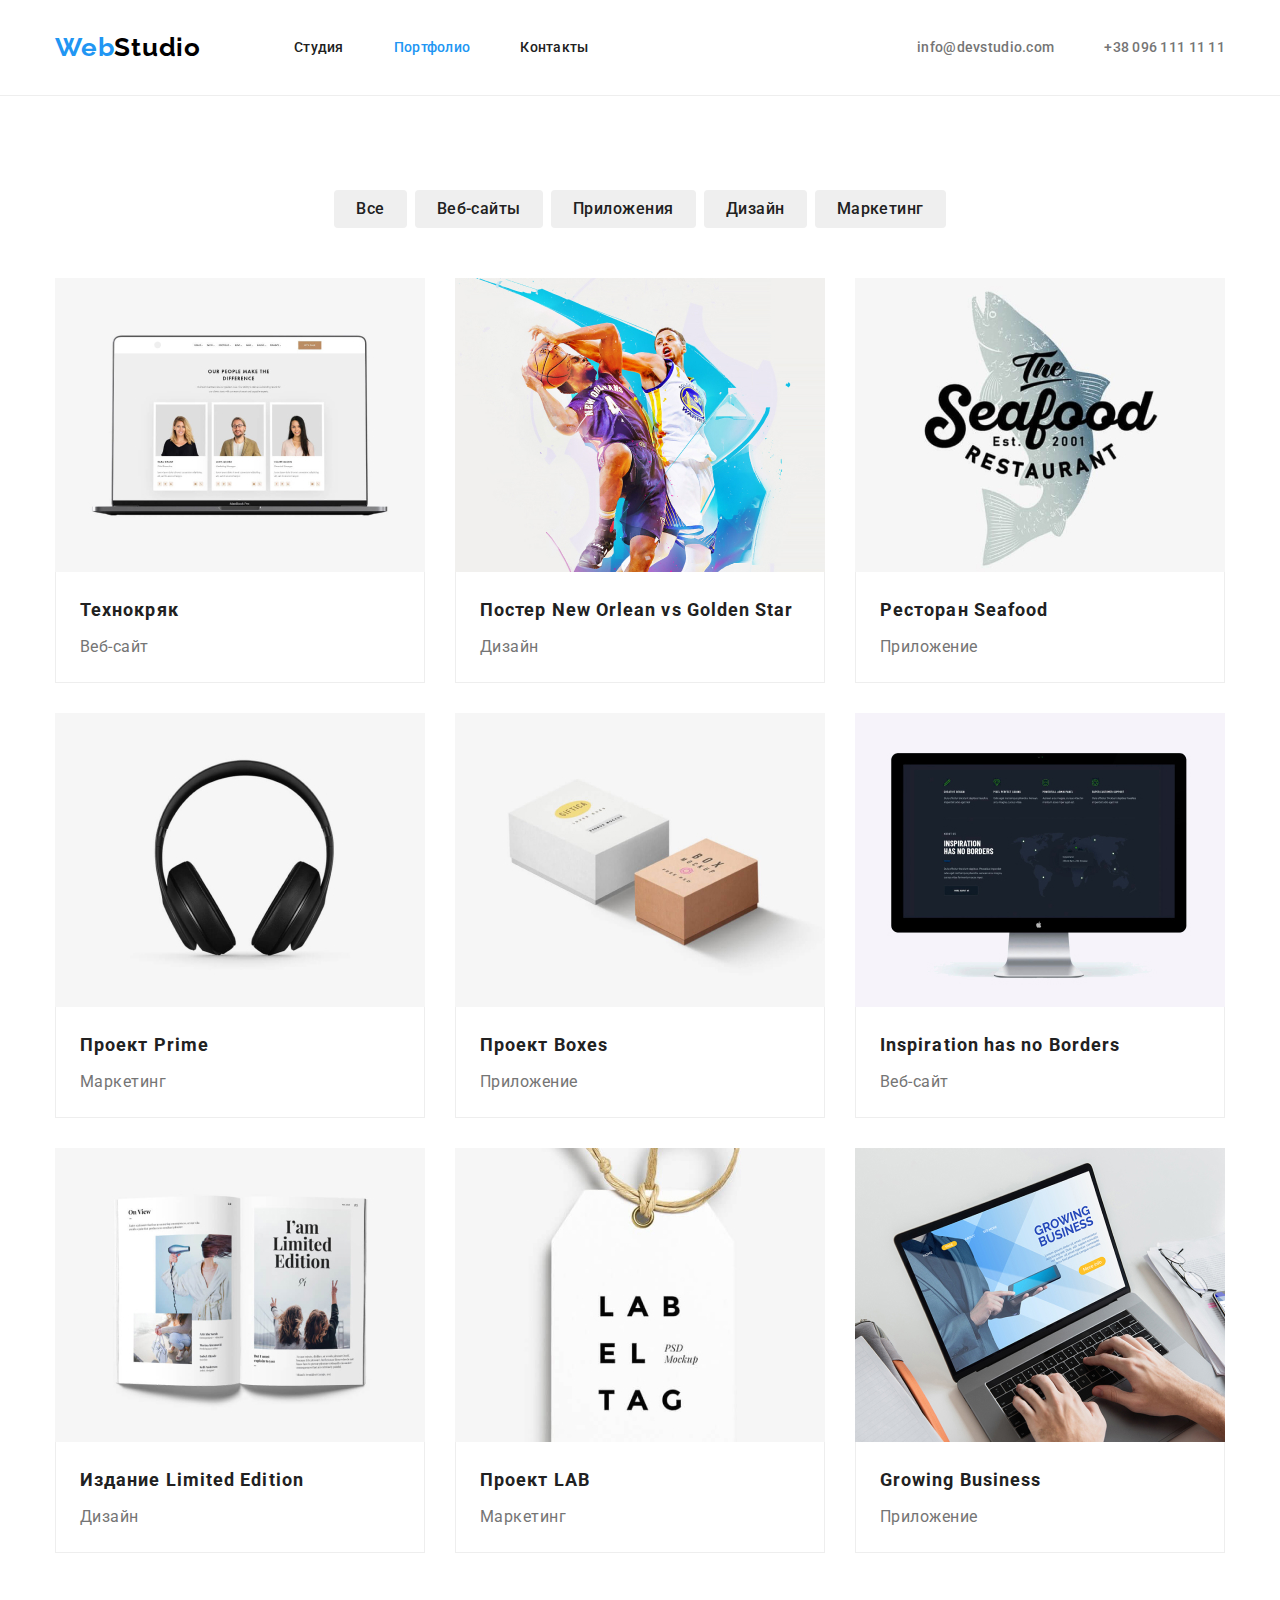
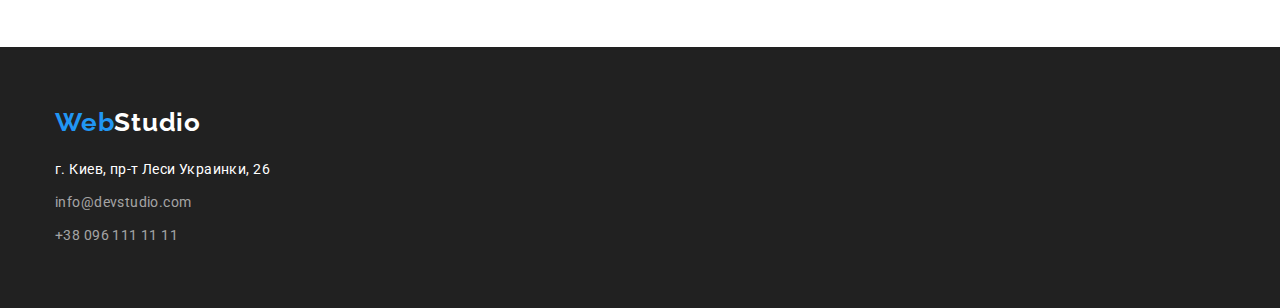
==== portfolio.html @ fa70a5c4 "Начало" ====
<!DOCTYPE html>
<html lang="ru">
<head>
    <meta charset="UTF-8">
    <meta name="viewport" content="width=device-width, initial-scale=1.0">
    <title>Portfolio</title>
    <link rel="stylesheet" href="https://cdnjs.cloudflare.com/ajax/libs/modern-normalize/1.0.0/modern-normalize.min.css">
    <link rel="preconnect" href="https://fonts.gstatic.com">
    <link href="https://fonts.googleapis.com/css2?family=Raleway:wght@700&family=Roboto:wght@400;500;700;900&display=swap"
        rel="stylesheet">
    <link rel="stylesheet" href="./css/styles.css">
</head>
<body>
    <header class="header">
        <div class="contener">
            <nav class="navigation">
                <a class="logo" href="./index.html" lang="en"><span class="logo-first">Web</span>Studio </a>
                <ul class="navigation-list">
                    <li class="navigation-list-item">
                        <a class="navigation-list-link" href="./index.html">Студия</a>
                    </li>
                    <li class="navigation-list-item">
                        <a class="navigation-list-link current" href="#">Портфолио</a>
                    </li>
                    <li class="navigation-list-item">
                        <a class="navigation-list-link" href="#">Контакты</a>
                    </li>
                </ul>
            </nav>
            <address class="address">
                <ul class="address-list">
                    <li class="address-list-item">
                        <a class="address-list-link" href="mailto:info@devstudio.com">info@devstudio.com</a>
                    </li>
                    <li class="address-list-item">
                        <a class="address-list-link" href="tel:+380961111111">+38 096 111 11 11</a>
                    </li>
                </ul>
            </address>
        </div>
    </header>
        
    <main class="main">
    <!--WORKS-->
        <section class="works">
            <div class="contener">
                <h1 class="visually-hidden">Примеры работ</h1>
                <ul class="works-button-list">
                        <li class="works-button-list-item">
                            <button class="works-button-list-btn" type="button">Все</button>
                        </li>
                        <li class="works-button-list-item">
                            <button class="works-button-list-btn" type="button">Веб-сайты</button>
                        </li>
                        <li class="works-button-list-item">
                            <button class="works-button-list-btn" type="button">Приложения</button>
                        </li>
                        <li class="works-button-list-item">
                            <button class="works-button-list-btn" type="button">Дизайн</button>
                        </li>
                        <li class="works-button-list-item">
                            <button class="works-button-list-btn" type="button">Маркетинг</button>
                        </li>
                </ul>
                <ul class="example-list">
                        <li class="example-list-item">
                            <a href="#">
                                <img class="example-list-img" src="./images/jpg/project-1.jpg" alt="1 проект" width="370" height="294">
                                <div class="example-list-information">
                                    <h2 class="example-list-title">
                                        Технокряк
                                    </h2>
                                    <p class="example-list-text">
                                        Веб-сайт
                                    </p>
                                </div>
                            </a>
                        </li>
                        <li class="example-list-item">
                            <a href="#">
                                <img class="example-list-img" src="./images/jpg/project-2.jpg" alt="2 проект" width="370" height="294">
                                <div class="example-list-information">
                                    <h2 class="example-list-title">
                                        Постер New Orlean vs Golden Star
                                    </h2>
                                    <p class="example-list-text">
                                        Дизайн
                                    </p>
                                </div>
                            
                            </a>
                        </li>
                        <li class="example-list-item">
                            <a href="#">
                                <img class="example-list-img" src="./images/jpg/project-3.jpg" alt="3 проект" width="370" height="294">
                                <div class="example-list-information">
                                    <h2 class="example-list-title">
                                        Ресторан Seafood
                                    </h2>
                                    <p class="example-list-text">
                                        Приложение
                                    </p>
                                </div>
                            </a>
                        </li>
                        <li class="example-list-item">
                            <a href="#">
                                <img class="example-list-img" src="./images/jpg/project-4.jpg" alt="4 проект" width="370" height="294">
                                <div class="example-list-information">
                                    <h2 class="example-list-title">
                                        Проект Prime
                                    </h2>
                                    <p class="example-list-text">
                                        Маркетинг
                                    </p>
                                </div>
                            </a>
                        </li>
                        <li class="example-list-item">
                            <a href="#">
                                <img class="example-list-img" src="./images/jpg/project-5.jpg" alt="5 проект" width="370" height="294">
                                <div class="example-list-information">
                                    <h2 class="example-list-title">
                                        Проект Boxes
                                    </h2>
                                    <p class="example-list-text">
                                        Приложение
                                    </p>
                                </div>
                            </a>
                        </li>
                        <li class="example-list-item">
                            <a href="#">
                                <img class="example-list-img" src="./images/jpg/project-6.jpg" alt="6 проект" width="370" height="294">
                                <div class="example-list-information">
                                    <h2 class="example-list-title">
                                        Inspiration has no Borders
                                    </h2>
                                    <p class="example-list-text">
                                        Веб-сайт
                                    </p>
                                </div>
                            </a>
                        </li>
                        <li class="example-list-item">
                            <a href="#">
                                <img class="example-list-img" src="./images/jpg/project-7.jpg" alt="7 проект" width="370" height="294">
                                <div class="example-list-information">
                                    <h2 class="example-list-title">
                                        Издание Limited Edition
                                    </h2>
                                    <p class="example-list-text">
                                        Дизайн
                                    </p>
                                </div>
                            </a>
                        </li>
                        <li class="example-list-item">
                            <a href="#">
                                <img class="example-list-img" src="./images/jpg/project-8.jpg" alt="8 проект" width="370" height="294">
                                <div class="example-list-information">
                                    <h2 class="example-list-title">
                                        Проект LAB
                                    </h2>
                                    <p class="example-list-text">
                                        Маркетинг
                                    </p>
                                </div>
                            </a>
                        </li>
                        <li class="example-list-item">
                            <a href="#">
                                <img class="example-list-img" src="./images/jpg/project-9.jpg" alt="9 проект" width="370" height="294">
                                <div class="example-list-information">
                                    <h2 class="example-list-title">
                                        Growing Business
                                    </h2>
                                    <p class="example-list-text">
                                        Приложение
                                    </p>
                                </div>
                            </a>
                        </li>
                </ul>
            </div>
        
            
        </section>
    </main>

    <footer class="footer">
        <!--CONTACT INFORMATION-->
        <div class="contener">
            <h2 class="visually-hidden">Контакты</h2>
            <a class="logo" href="#" lang="en"><span class="logo-first">Web</span>Studio </a>
            <address class="contact">
                <ul class="contact-list">
                    <li class="contact-list-item">
                        <a class="contact-list-city" href="https://goo.gl/maps/mL1RKWru3X3cFEzS8" target="_blank"
                            rel="noopener noroferrer"> г. Киев,
                            пр-т Леси Украинки, 26 </a>
                    </li>
                    <li class="contact-list-item">
                        <a class="contact-list-link" href="mailto:info@devstudio.com">info@devstudio.com</a>
                    </li>
                    <li class="contact-list-item">
                        <a class="contact-list-link" href="tel:+380961111111">+38 096 111 11 11</a>
                    </li>
                </ul>
            </address>
        </div>
    </footer>
</body>
</html>
---- css/styles.css ----
/*===============ROOT============
цвет заголовков текста  #212121;
цвет текста #757575;
цвет акцента #2196F3;
белый цвет # FFFFFF
*/
:root {
  --title-text-color: #212121;
  --text-color: #757575;
  --accent-color: #2196f3;
  --white-color: #ffffff;
  --main-font: "Roboto", sans-serif;
}

h1,
h2,
h3,
h4,
h5,
h6 {
  margin: 0;
}

p {
  margin: 0;
}

body {
  font-family: var(--main-font);
}

ul,
ol {
  list-style: none;
  margin: 0;
  padding: 0;
}

a {
  text-decoration: none;
}

.address,
.contact {
  font-style: normal;
}

img {
  display: block;
}

.contener {
  width: 1200px;
  padding: 0 15px;
  margin: 0 auto;
}

.visually-hidden {
  position: absolute;
  width: 1px;
  height: 1px;
  margin: -1px;
  border: 0;
  padding: 0;

  white-space: nowrap;
  clip-path: inset(100%);
  clip: rect(0 0 0 0);
  overflow: hidden;
}

/*===============COMPONENTS============*/
.logo {
  font-family: Raleway, sans-serif;
  font-weight: 700;
  font-size: 26px;
  line-height: 1.192;
  letter-spacing: 0.03em;
}

/*===============END COMPONENTS============*/

/*===============HEADER============*/
.header {
  padding-top: 32px;
  padding-bottom: 32px;
  border-bottom: 1px solid #eeeeee;
}

.header .contener {
  display: flex;
  align-items: center;
}

.navigation {
  display: flex;
}

.header .logo {
  margin-right: 93px;
  color: #000000;
}

.logo-first {
  color: var(--accent-color);
}

.navigation-list {
  display: flex;
  align-items: center;
}

.navigation-list-item:not(:last-child) {
  margin-right: 50px;
}

.navigation-list-link {
  font-weight: 500;
  font-size: 14px;
  line-height: 1.143;
  letter-spacing: 0.02em;
  color: var(--title-text-color);
}

.navigation-list-link:hover,
.navigation-list-link:focus {
  color: var(--accent-color);
}

.current {
  color: var(--accent-color);
}

.address {
  margin-left: auto;
}
.address-list {
  display: flex;
}

.address-list-item:not(:last-child) {
  margin-right: 50px;
}

.address-list-link {
  font-weight: 500;
  font-size: 14px;
  line-height: 1.143;
  letter-spacing: 0.02em;
  color: var(--text-color);
}

.address-list-link:hover,
.address-list-link:focus {
  color: var(--accent-color);
}
/*===============END HEADER============*/

/*===============HERO============*/
.hero {
  background-color: var(--title-text-color);
}

.hero .contener {
  padding-top: 200px;
  padding-bottom: 200px;
}

.hero-title {
  display: flex;
  max-width: 696px;
  margin: 0 auto 30px;

  font-weight: 900;
  font-size: 44px;
  line-height: 1.364;
  text-align: center;
  letter-spacing: 0.06em;
  text-transform: uppercase;
  color: var(--white-color);
}

.hero-button {
  min-width: 200px;
  height: 50px;
  margin: 0 auto;
  border-radius: 4px;
  border: none;
  cursor: pointer;
  padding: 10px 32px;

  font-weight: 700;
  font-size: 16px;
  line-height: 1.875;
  display: flex;
  align-items: center;
  text-align: center;
  letter-spacing: 0.06em;
  color: var(--white-color);
  background-color: var(--accent-color);
  font-family: var(--main-font);
}
/*===============END HERO============*/

/*===============ADVANTAGES============*/
.advanteges .contener {
  padding-top: 94px;
  padding-bottom: 94px;
}

.advantages-list {
  display: flex;
}

.advantages-list-item {
  width: 270px;
  min-height: 101px;
}

.advantages-list-item:not(:last-child) {
  margin-right: 30px;
}

.advantages-list-item-title {
  margin-bottom: 10px;

  font-weight: 700;
  font-size: 14px;
  line-height: 1.143;
  letter-spacing: 0.03em;
  text-transform: uppercase;
  color: var(--title-text-color);
}

.advantages-list-item-text {
  min-height: 75px;

  font-weight: 400;
  font-size: 14px;
  line-height: 1.714;
  letter-spacing: 0.03em;
  color: var(--text-color);
}
/*===============END ADVANTAGES============*/

/*===============ACTIVITIES============*/
.activities .contener {
  padding-bottom: 94px;
}

.activities-list {
  display: flex;
}

.activities-list-item:not(:last-child) {
  margin-right: 30px;
}

.activities-title {
  margin-bottom: 50px;

  font-weight: 700;
  font-size: 36px;
  line-height: 1.667;
  text-align: center;
  letter-spacing: 0.03em;
  color: var(--title-text-color);
}
/*===============END ACTIVITIES============*/

/*===============OUR TEAM============*/
.team {
  background-color: #f5f4fa;
}
.team .contener {
  padding-top: 94px;
  padding-bottom: 94px;
}

.team-list {
  display: flex;
}

.team-list-item:not(:last-child) {
  margin-right: 30px;
}

.team {
  margin-bottom: 50px;

  font-weight: 700;
  font-size: 36px;
  line-height: 1.667;
  text-align: center;
  letter-spacing: 0.03em;
  color: var(--title-text-color);
}

.team-list-about {
  padding-top: 30px;
  padding-bottom: 30px;
  background-color: #ffffff;
}

.team-list-name {
  margin-bottom: 10px;

  font-weight: 500;
  font-size: 16px;
  line-height: 1.876;
  text-align: center;
  letter-spacing: 0.03em;
  color: var(--title-text-color);
}

.team-list-profession {
  font-weight: 400;
  font-size: 16px;
  line-height: 19px;
  text-align: center;
  letter-spacing: 0.03em;
  color: var(--text-color);
}
/*===============END OUR TEAM============*/

/*===============FOOTER============*/
.footer {
  background-color: var(--title-text-color);
}
.footer .contener {
  padding-top: 60px;
  padding-bottom: 60px;
}

.footer .logo {
  display: inline-block;
  margin-bottom: 20px;
  color: var(--white-color);
}

.contact-list-item:not(:last-child) {
  margin-bottom: 9px;
}

.contact-list-city {
  font-weight: 400;
  font-size: 14px;
  line-height: 1.714;
  letter-spacing: 0.03em;
  color: var(--white-color);
}

.contact-list-link {
  font-weight: 400;
  font-size: 14px;
  line-height: 1.714;
  letter-spacing: 0.03em;
  color: rgba(255, 255, 255, 0.6);
  background-color: var(--title-text-color);
}
/*===============END FOOTER============*/

/*===============PORTFOLIO============*/
.works .contener {
  padding-top: 94px;
  padding-bottom: 94px;
}

.works-button-list {
  display: flex;
  justify-content: center;
  margin-bottom: 50px;
}

.works-button-list-item:not(:last-child) {
  margin-right: 8px;
}

.works-button-list-btn {
  border: none;
  padding: 6px 22px;
  font-weight: 500;
  border-radius: 4px;

  font-size: 16px;
  line-height: 1.625;
  text-align: center;
  letter-spacing: 0.03em;
  color: var(--title-text-color);
  font-family: var(--main-font);
}

.works-button-list-btn:hover,
.works-button-list-btn:focus {
  color: var(--white-color);
  background-color: var(--accent-color);
}

.example-list {
  display: flex;
  flex-wrap: wrap;
}

.example-list-item:not(:nth-child(3n)) {
  margin-right: 30px;
}

.example-list-item:not(:nth-last-child(-n + 3)) {
  margin-bottom: 30px;
}

.example-list-information {
  padding: 20px 24px;
  border-right: 1px solid #eeeeee;
  border-bottom: 1px solid #eeeeee;
  border-left: 1px solid #eeeeee;
}
.example-list-title {
  margin-bottom: 4px;

  font-weight: 700;
  font-size: 18px;
  line-height: 2;
  letter-spacing: 0.06em;
  color: var(--title-text-color);
}

.example-list-text {
  font-weight: normal;
  font-size: 16px;
  line-height: 30px;
  letter-spacing: 0.03em;
  color: var(--text-color);
}
/*===============END PORTFOLIO============*/
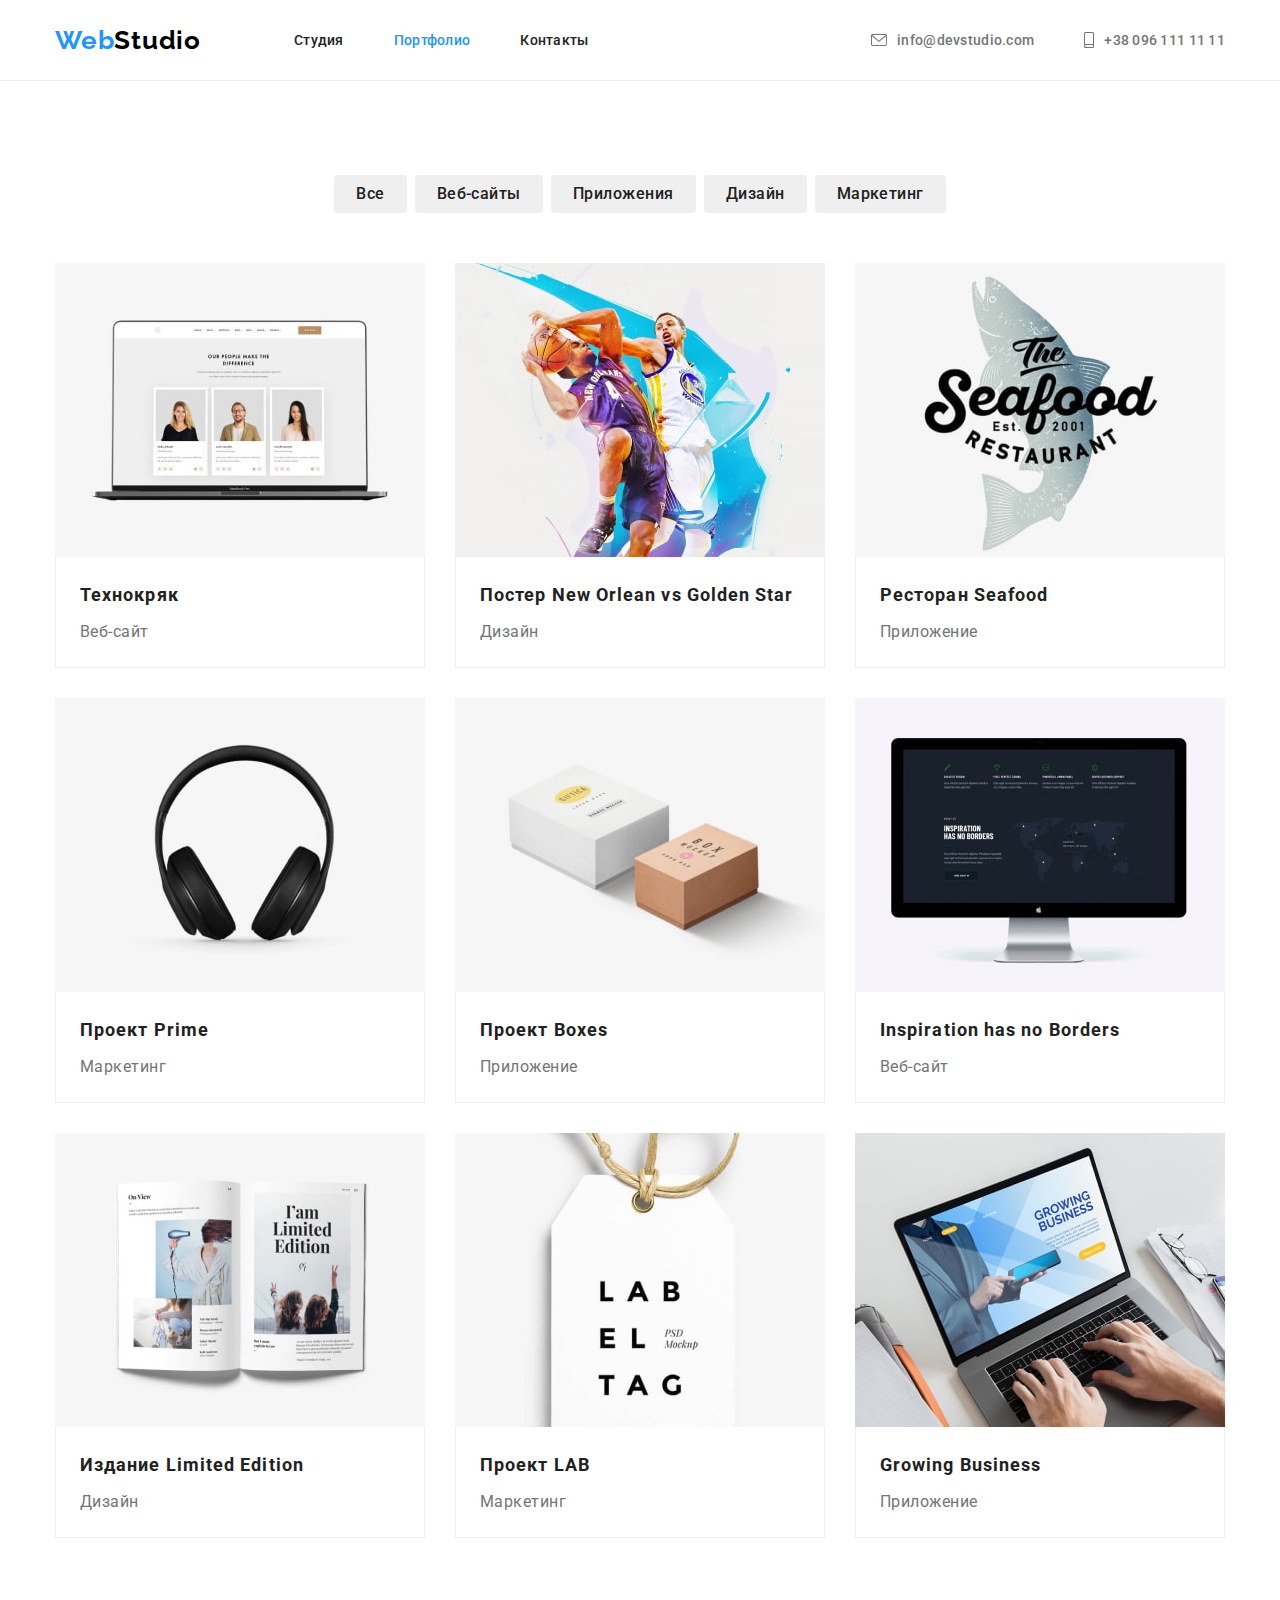
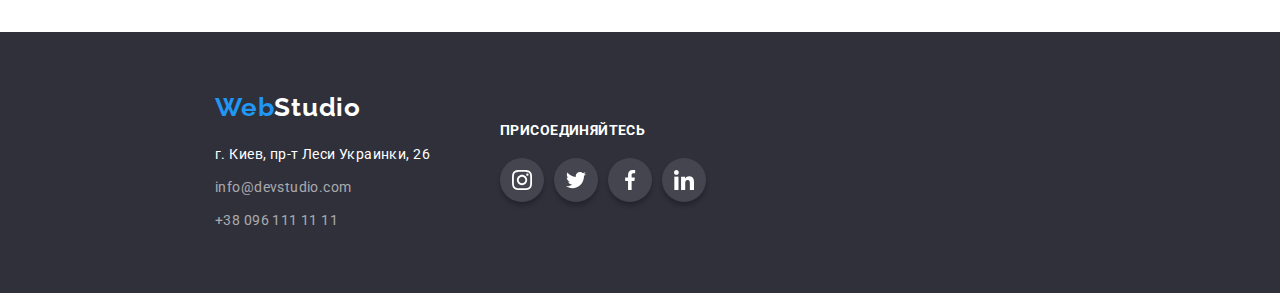
==== commit 18bd69a9: "Основная часть работы" ====
--- a/portfolio.html
+++ b/portfolio.html
@@ -30,10 +30,21 @@
             <address class="address">
                 <ul class="address-list">
                     <li class="address-list-item">
-                        <a class="address-list-link" href="mailto:info@devstudio.com">info@devstudio.com</a>
+                        <a class="address-list-link" href="mailto:info@devstudio.com">
+                            <svg width="16px" height="12px" class="address-list-mail-icon">
+                                <use href="./images/sprite.svg#envelope">
+                                </use>
+                            </svg>
+                            info@devstudio.com
+                        </a>
                     </li>
                     <li class="address-list-item">
-                        <a class="address-list-link" href="tel:+380961111111">+38 096 111 11 11</a>
+                        <a class="address-list-link" href="tel:+380961111111">
+                            <svg width="10px" height="16px" class="address-list-mail-icon">
+                                <use href="./images/sprite.svg#smartphone">
+                                </use>
+                            </svg>
+                            +38 096 111 11 11</a>
                     </li>
                 </ul>
             </address>
@@ -188,11 +199,12 @@
         </section>
     </main>
 
-    <footer class="footer">
-        <!--CONTACT INFORMATION-->
-        <div class="contener">
+<footer class="footer">
+    <!--CONTACT INFORMATION-->
+    <div class="contener">
+        <div class="footer-left-side">
             <h2 class="visually-hidden">Контакты</h2>
-            <a class="logo" href="#" lang="en"><span class="logo-first">Web</span>Studio </a>
+            <a class="logo" href="./index.html" lang="en"><span class="logo-first">Web</span>Studio </a>
             <address class="contact">
                 <ul class="contact-list">
                     <li class="contact-list-item">
@@ -209,6 +221,47 @@
                 </ul>
             </address>
         </div>
-    </footer>
+        <div class="footer-right-side">
+            <p>Присоединяйтесь</p>
+            <ul class="social-list">
+                <li class="social-list-item">
+                    <a class="social-list-link" href="">
+                        <svg class="social-list-icon">
+                            <use href="./images/sprite.svg#instagram">
+                            </use>
+                        </svg>
+                    </a>
+                </li>
+                <li class="social-list-item">
+                    <a class="social-list-link" href="">
+                        <svg class="social-list-icon">
+                            <use href="./images/sprite.svg#twitter">
+                            </use>
+                        </svg>
+                    </a>
+                </li>
+                <li class="social-list-item">
+                    <a class="social-list-link" href="">
+                        <svg class="social-list-icon">
+                            <use href="./images/sprite.svg#facebook">
+                            </use>
+                        </svg>
+                    </a>
+                </li>
+                <li class="social-list-item">
+                    <a class="social-list-link" href="">
+                        <svg class="social-list-icon">
+                            <use href="./images/sprite.svg#linkedin">
+                            </use>
+                        </svg>
+                    </a>
+                </li>
+            </ul>
+
+
+        </div>
+
+    </div>
+</footer>
 </body>
 </html>--- a/css/styles.css
+++ b/css/styles.css
@@ -9,6 +9,7 @@
   --text-color: #757575;
   --accent-color: #2196f3;
   --white-color: #ffffff;
+  --social-link: #afb1b8;
   --main-font: "Roboto", sans-serif;
 }
 
@@ -62,7 +63,6 @@
   margin: -1px;
   border: 0;
   padding: 0;
-
   white-space: nowrap;
   clip-path: inset(100%);
   clip: rect(0 0 0 0);
@@ -82,14 +82,15 @@
 
 /*===============HEADER============*/
 .header {
-  padding-top: 32px;
-  padding-bottom: 32px;
+  /*padding-top: 32px;
+  padding-bottom: 32px;*/
   border-bottom: 1px solid #eeeeee;
 }
 
 .header .contener {
   display: flex;
   align-items: center;
+  height: 80px;
 }
 
 .navigation {
@@ -134,6 +135,7 @@
 .address {
   margin-left: auto;
 }
+
 .address-list {
   display: flex;
 }
@@ -142,7 +144,17 @@
   margin-right: 50px;
 }
 
+.address-list-mail-icon {
+  margin-right: 10px;
+
+  fill: var(--text-color);
+}
+
 .address-list-link {
+  display: flex;
+  align-items: center;
+  height: 40px;
+
   font-weight: 500;
   font-size: 14px;
   line-height: 1.143;
@@ -154,11 +166,29 @@
 .address-list-link:focus {
   color: var(--accent-color);
 }
+
+.address-list-link:hover .address-list-mail-icon,
+.address-list-link:focus .address-list-mail-icon {
+  fill: var(--accent-color);
+}
+
+.address-list-mail-icon:hover,
+.address-list-mail-icon:focus {
+  fill: var(--accent-color);
+}
 /*===============END HEADER============*/
 
 /*===============HERO============*/
 .hero {
+  max-width: 1600px;
+  margin: auto;
   background-color: var(--title-text-color);
+  background-image: linear-gradient(
+      rgba(47, 48, 58, 0.4),
+      rgba(47, 48, 58, 0.4)
+    ),
+    url("../images/jpg/fon-hero.jpg");
+  background-repeat: no-repeat;
 }
 
 .hero .contener {
@@ -270,6 +300,8 @@
 
 /*===============OUR TEAM============*/
 .team {
+  width: 1600px;
+  margin: auto;
   background-color: #f5f4fa;
 }
 .team .contener {
@@ -285,7 +317,7 @@
   margin-right: 30px;
 }
 
-.team {
+.team-title {
   margin-bottom: 50px;
 
   font-weight: 700;
@@ -296,9 +328,15 @@
   color: var(--title-text-color);
 }
 
+.team-list-item {
+  box-shadow: 0px 1px 3px rgba(0, 0, 0, 0.12), 0px 1px 1px rgba(0, 0, 0, 0.14),
+    0px 2px 1px rgba(0, 0, 0, 0.2);
+  border-radius: 0px 0px 4px 4px;
+}
+
 .team-list-about {
-  padding-top: 30px;
-  padding-bottom: 30px;
+  padding: 30px 32px;
+
   background-color: #ffffff;
 }
 
@@ -314,6 +352,8 @@
 }
 
 .team-list-profession {
+  margin-bottom: 16px;
+
   font-weight: 400;
   font-size: 16px;
   line-height: 19px;
@@ -321,15 +361,109 @@
   letter-spacing: 0.03em;
   color: var(--text-color);
 }
+
+.social-list {
+  display: flex;
+  justify-content: space-between;
+  align-items: center;
+}
+
+.social-list-link {
+  display: flex;
+  justify-content: center;
+  align-items: center;
+  width: 44px;
+  height: 44px;
+  border-radius: 50%;
+  background-color: #fff;
+}
+
+.social-list-link:hover,
+.social-list-link:focus {
+  background-color: var(--accent-color);
+}
+
+.social-list-link:hover .social-list-icon {
+  fill: var(--white-color);
+}
+
+.social-list-icon {
+  width: 20px;
+  height: 20px;
+  fill: var(--social-link);
+}
 /*===============END OUR TEAM============*/
+
+/*===============CLIENTS============*/
+.clients .contener {
+  padding-top: 94px;
+  padding-bottom: 94px;
+}
+
+.clients-title {
+  margin-bottom: 50px;
+
+  font-weight: 700;
+  font-size: 36px;
+  line-height: 1.667;
+  text-align: center;
+  letter-spacing: 0.03em;
+  color: var(--title-text-color);
+}
+
+.clients-list {
+  display: flex;
+  justify-content: space-between;
+}
+
+.clients-list-link {
+  display: flex;
+  justify-content: center;
+  align-items: center;
+
+  width: 170px;
+  height: 90px;
+  border: 1px solid #afb1b8;
+  border-radius: 4px;
+}
+
+.clients-list-link:hover,
+.clients-list-link:focus {
+  border-color: var(--accent-color);
+}
+
+.clients-list-link:hover .client-list-icon,
+.clients-list-link:focus .client-list-icon {
+  fill: var(--accent-color);
+}
+
+.client-list-icon {
+  fill: #afb1b8;
+}
+
+/*===============END CLIENTS============*/
 
 /*===============FOOTER============*/
 .footer {
-  background-color: var(--title-text-color);
+  width: 1600px;
+  margin: auto;
+  background-color: #2f303a;
 }
 .footer .contener {
+  display: flex;
+  align-items: center;
   padding-top: 60px;
   padding-bottom: 60px;
+}
+
+.footer-left-side {
+  max-width: 231px;
+  margin-right: 70px;
+}
+
+.footer-right-side {
+  min-width: 206px;
+  height: 80px;
 }
 
 .footer .logo {
@@ -356,8 +490,31 @@
   line-height: 1.714;
   letter-spacing: 0.03em;
   color: rgba(255, 255, 255, 0.6);
-  background-color: var(--title-text-color);
-}
+}
+
+.footer-right-side > p {
+  margin-bottom: 20px;
+
+  font-weight: 700;
+  font-size: 14px;
+  line-height: 1.143;
+  letter-spacing: 0.03em;
+  text-transform: uppercase;
+  color: var(--white-color);
+}
+.footer-right-side .social-list-link {
+  background: rgba(255, 255, 255, 0.1);
+  box-shadow: 0px 4px 4px rgba(0, 0, 0, 0.25);
+}
+
+.footer-right-side .social-list-link:hover {
+  background: var(--accent-color);
+}
+
+.footer-right-side .social-list-icon {
+  fill: var(--white-color);
+}
+
 /*===============END FOOTER============*/
 
 /*===============PORTFOLIO============*/
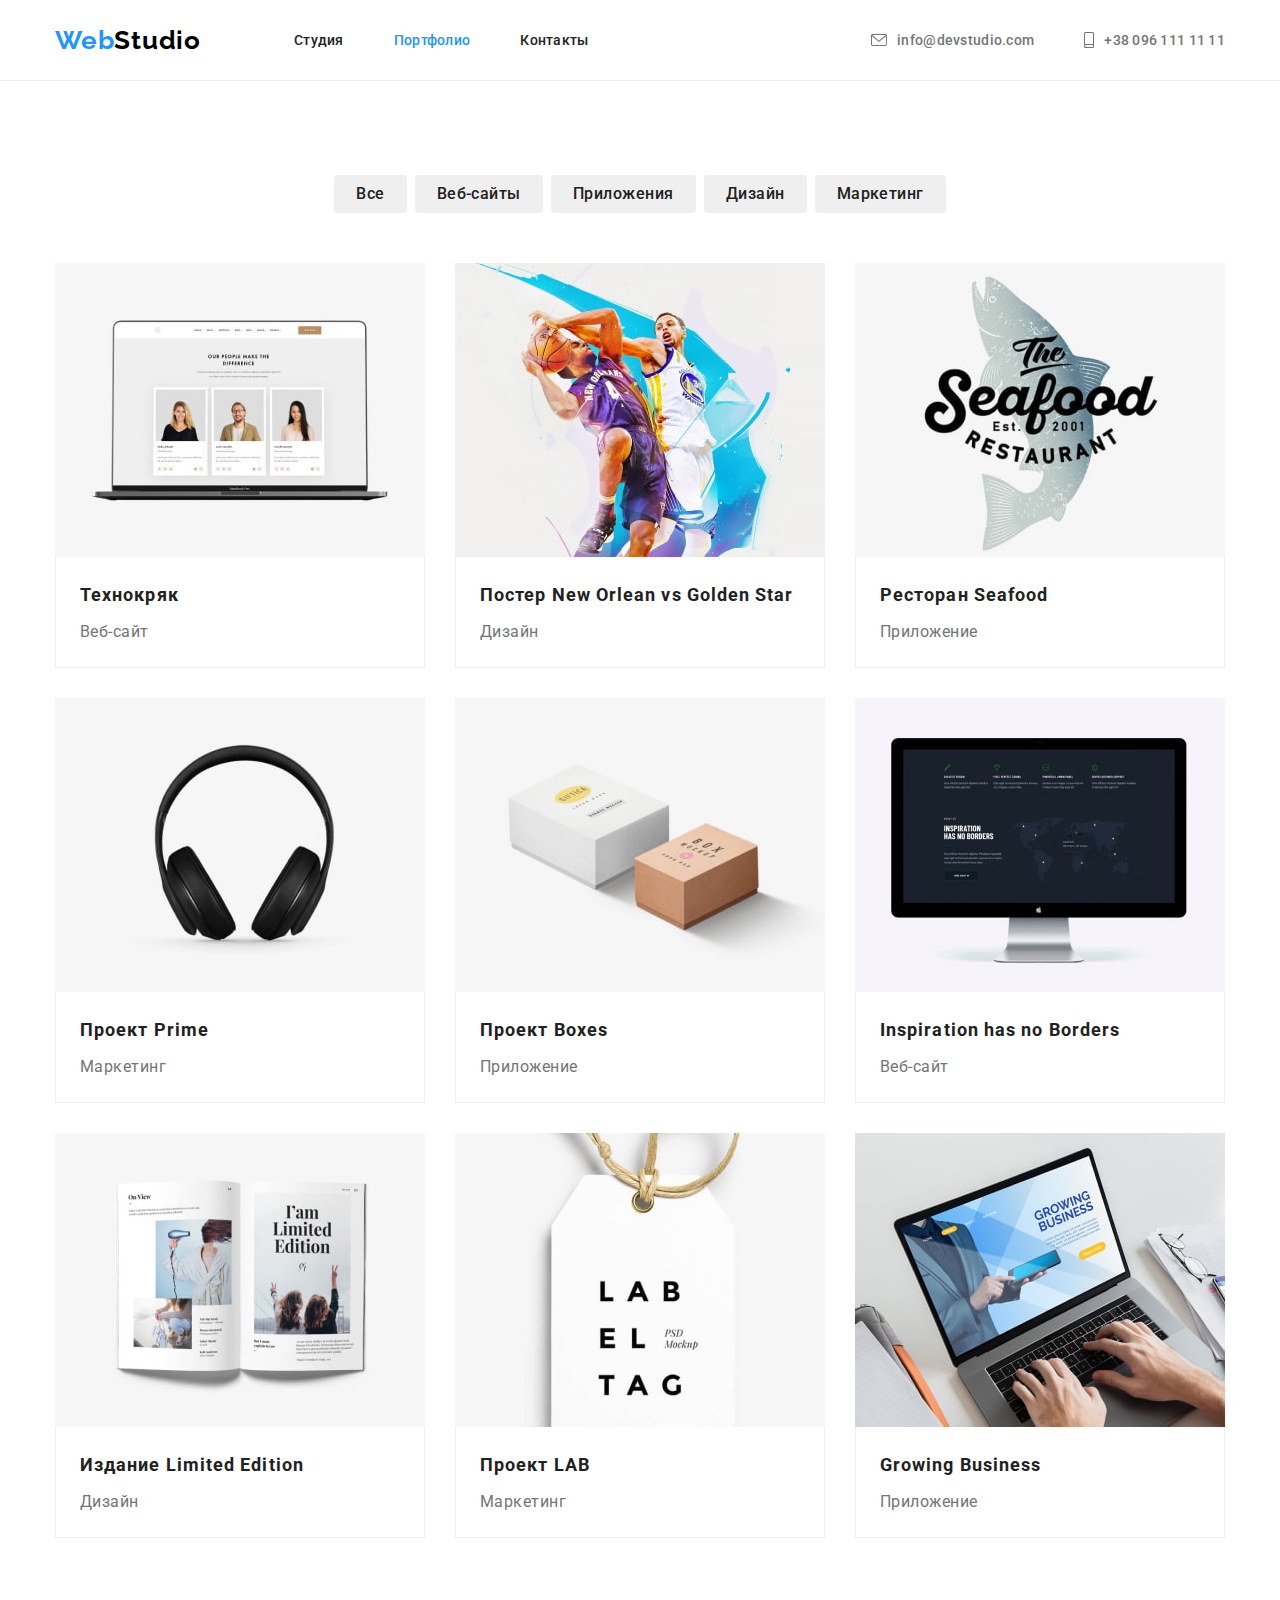
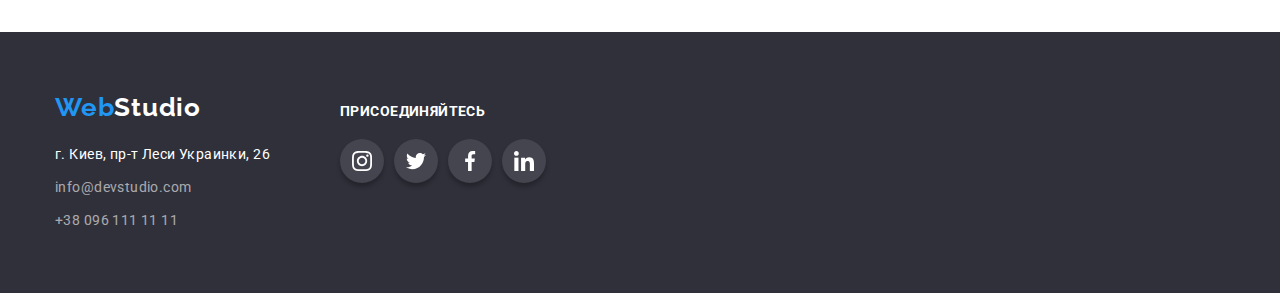
==== commit cbae61a2: "Итог 5" ====
--- a/portfolio.html
+++ b/portfolio.html
@@ -73,9 +73,10 @@
                             <button class="works-button-list-btn" type="button">Маркетинг</button>
                         </li>
                 </ul>
+                
                 <ul class="example-list">
                         <li class="example-list-item">
-                            <a href="#">
+                            <a class="example-list-link" href="#">
                                 <img class="example-list-img" src="./images/jpg/project-1.jpg" alt="1 проект" width="370" height="294">
                                 <div class="example-list-information">
                                     <h2 class="example-list-title">
--- a/css/styles.css
+++ b/css/styles.css
@@ -82,8 +82,6 @@
 
 /*===============HEADER============*/
 .header {
-  /*padding-top: 32px;
-  padding-bottom: 32px;*/
   border-bottom: 1px solid #eeeeee;
 }
 
@@ -147,7 +145,7 @@
 .address-list-mail-icon {
   margin-right: 10px;
 
-  fill: var(--text-color);
+  fill: currentcolor;
 }
 
 .address-list-link {
@@ -167,14 +165,9 @@
   color: var(--accent-color);
 }
 
-.address-list-link:hover .address-list-mail-icon,
-.address-list-link:focus .address-list-mail-icon {
-  fill: var(--accent-color);
-}
-
 .address-list-mail-icon:hover,
 .address-list-mail-icon:focus {
-  fill: var(--accent-color);
+  fill: currentcolor;
 }
 /*===============END HEADER============*/
 
@@ -262,6 +255,34 @@
   color: var(--title-text-color);
 }
 
+.advantages-list-item::before {
+  content: "";
+  display: block;
+  margin-bottom: 30px;
+  width: 270px;
+  height: 120px;
+  background-color: #f5f4fa;
+  border-radius: 4px;
+  background-repeat: no-repeat;
+  background-position: center;
+}
+
+.icon-1::before {
+  background-image: url(../images/svg/advantages01.svg);
+}
+
+.icon-2::before {
+  background-image: url(../images/svg/advantages02.svg);
+}
+
+.icon-3::before {
+  background-image: url(../images/svg/advantages03.svg);
+}
+
+.icon-4::before {
+  background-image: url(../images/svg/advantages04.svg);
+}
+
 .advantages-list-item-text {
   min-height: 75px;
 
@@ -300,7 +321,6 @@
 
 /*===============OUR TEAM============*/
 .team {
-  width: 1600px;
   margin: auto;
   background-color: #f5f4fa;
 }
@@ -375,7 +395,8 @@
   width: 44px;
   height: 44px;
   border-radius: 50%;
-  background-color: #fff;
+  background-color: var(--white-color);
+  color: var(--white-color);
 }
 
 .social-list-link:hover,
@@ -383,8 +404,9 @@
   background-color: var(--accent-color);
 }
 
-.social-list-link:hover .social-list-icon {
-  fill: var(--white-color);
+.social-list-link:hover .social-list-icon,
+.social-list-link:focus .social-list-icon {
+  fill: currentColor;
 }
 
 .social-list-icon {
@@ -445,13 +467,12 @@
 
 /*===============FOOTER============*/
 .footer {
-  width: 1600px;
   margin: auto;
   background-color: #2f303a;
 }
 .footer .contener {
   display: flex;
-  align-items: center;
+  align-items: baseline;
   padding-top: 60px;
   padding-bottom: 60px;
 }
@@ -507,7 +528,8 @@
   box-shadow: 0px 4px 4px rgba(0, 0, 0, 0.25);
 }
 
-.footer-right-side .social-list-link:hover {
+.footer-right-side .social-list-link:hover,
+.footer-right-side .social-list-link:focus {
   background: var(--accent-color);
 }
 
@@ -566,6 +588,12 @@
   margin-bottom: 30px;
 }
 
+.example-list-link:hover,
+.example-list-link:focus {
+  box-shadow: 0px 1px 1px rgba(0, 0, 0, 0.12), 0px 4px 4px rgba(0, 0, 0, 0.06),
+    1px 4px 6px rgba(0, 0, 0, 0.16);
+}
+
 .example-list-information {
   padding: 20px 24px;
   border-right: 1px solid #eeeeee;
